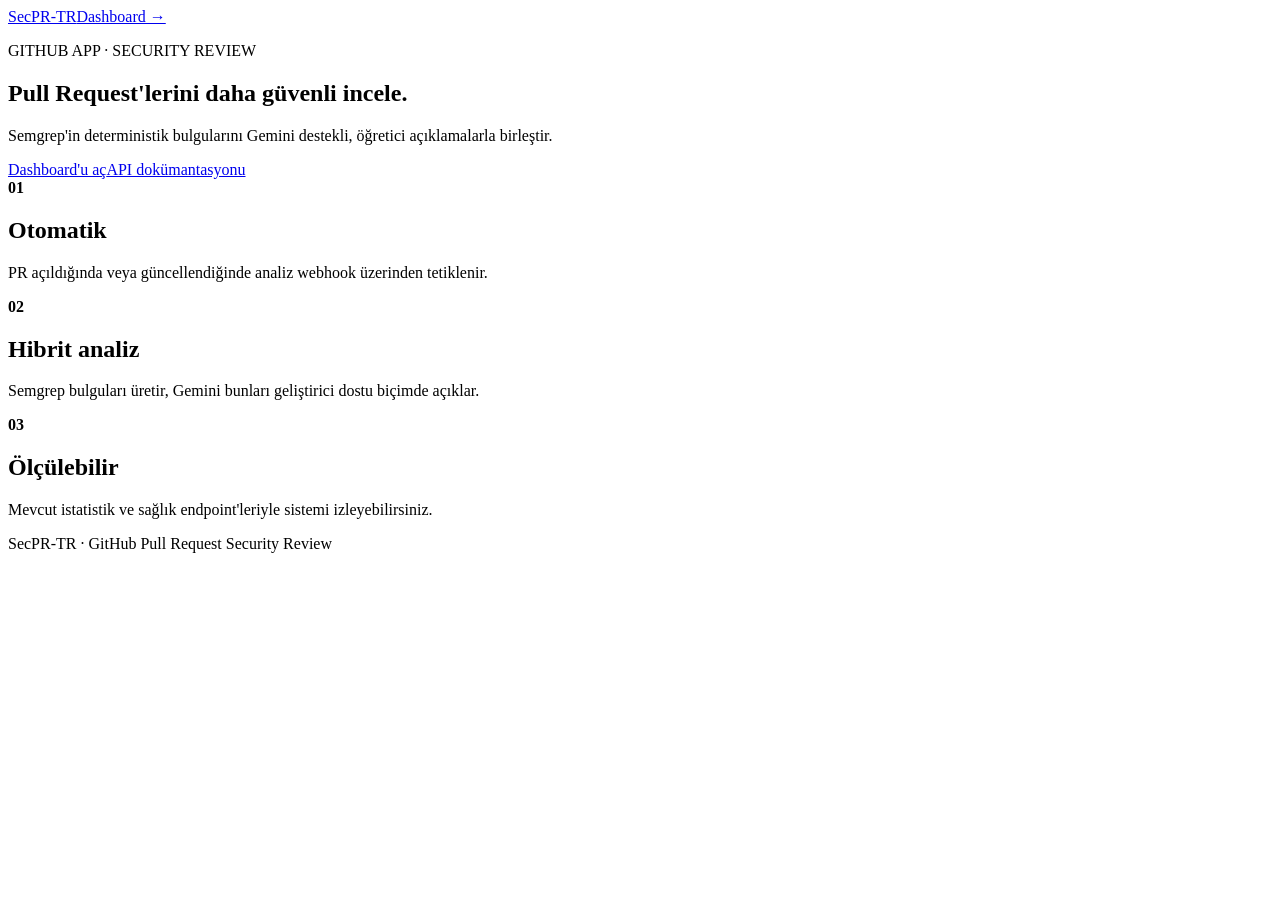
==== static/index.html @ 9a140000 "feat: add SecPR landing page" ====
<!doctype html>
<html lang="tr">
<head>
<meta charset="utf-8"><meta name="viewport" content="width=device-width,initial-scale=1">
<meta name="description" content="SecPR-TR — GitHub Pull Request güvenlik inceleme asistanı.">
<title>SecPR-TR — Güvenli kod review</title>
<link rel="stylesheet" href="/static/styles.css">
</head>
<body>
<header class="nav"><a class="brand" href="/">SecPR-TR</a><a href="/dashboard">Dashboard →</a></header>
<main class="shell">
<section class="hero"><p class="eyebrow">GITHUB APP · SECURITY REVIEW</p>
<h1>Pull Request'lerini <span>daha güvenli</span> incele.</h1>
<p class="lead">Semgrep'in deterministik bulgularını Gemini destekli, öğretici açıklamalarla birleştir.</p>
<div class="actions"><a class="button primary" href="/dashboard">Dashboard'u aç</a><a class="button secondary" href="/docs">API dokümantasyonu</a></div>
</section>
<section class="features">
<article><b>01</b><h2>Otomatik</h2><p>PR açıldığında veya güncellendiğinde analiz webhook üzerinden tetiklenir.</p></article>
<article><b>02</b><h2>Hibrit analiz</h2><p>Semgrep bulguları üretir, Gemini bunları geliştirici dostu biçimde açıklar.</p></article>
<article><b>03</b><h2>Ölçülebilir</h2><p>Mevcut istatistik ve sağlık endpoint'leriyle sistemi izleyebilirsiniz.</p></article>
</section>
</main>
<footer class="footer">SecPR-TR · GitHub Pull Request Security Review</footer>
</body>
</html>
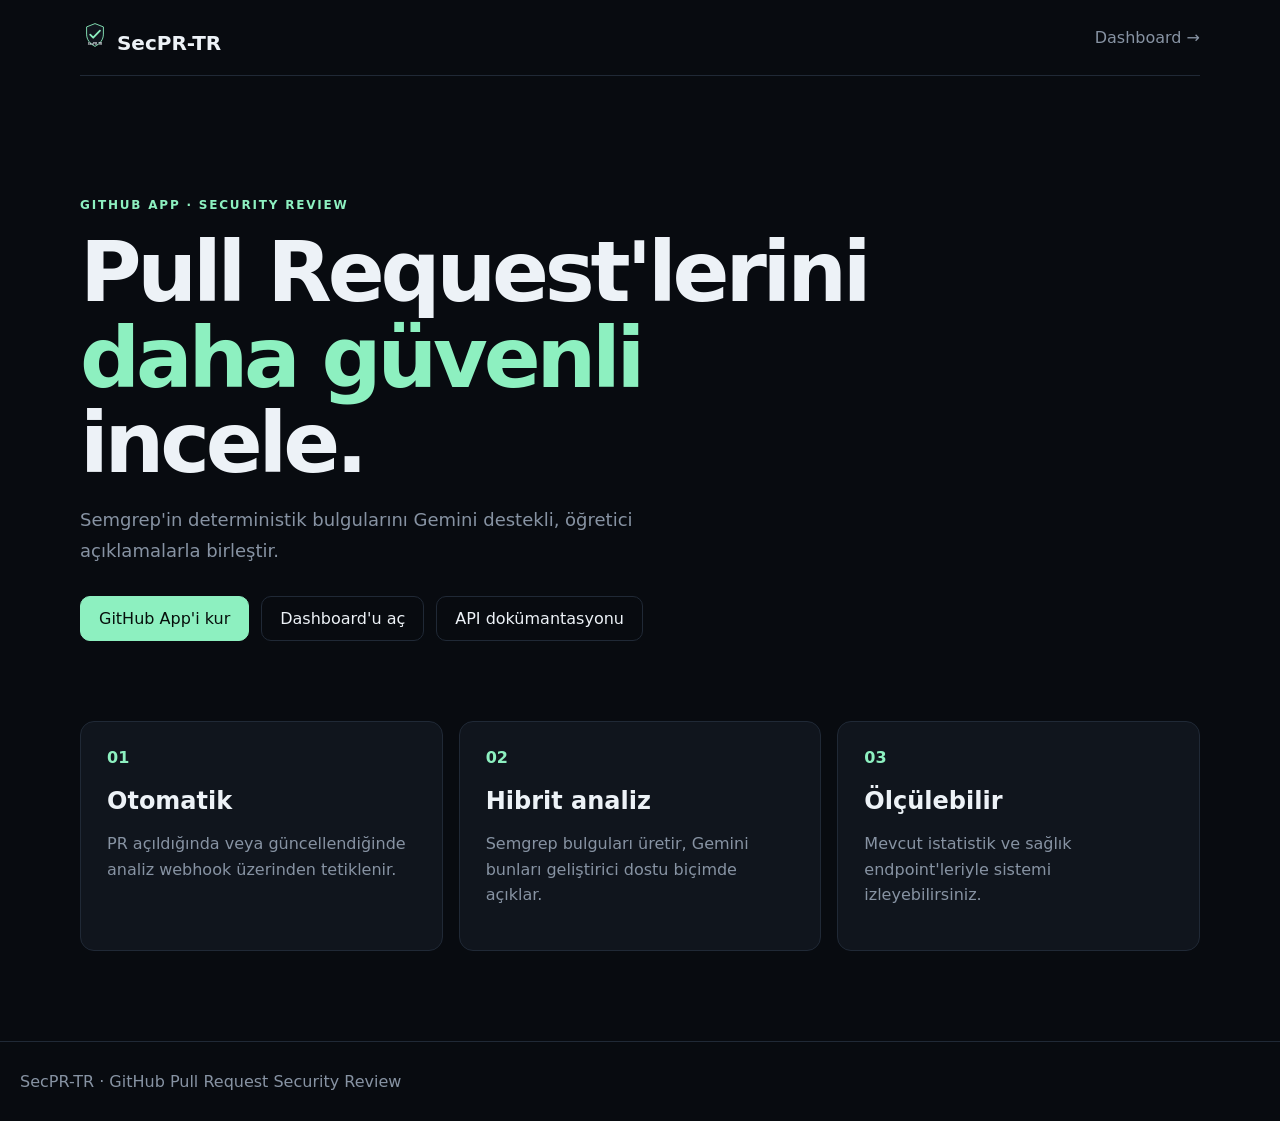
==== commit 813ad213: "feat: add marketplace install CTA" ====
--- a/static/index.html
+++ b/static/index.html
@@ -7,12 +7,12 @@
 <link rel="stylesheet" href="/static/styles.css">
 </head>
 <body>
-<header class="nav"><a class="brand" href="/">SecPR-TR</a><a href="/dashboard">Dashboard →</a></header>
+<header class="nav"><a class="brand" href="/"><img src="/static/secpr-tr-logo.svg" alt="" width="30" height="30"> SecPR-TR</a><a href="/dashboard">Dashboard →</a></header>
 <main class="shell">
 <section class="hero"><p class="eyebrow">GITHUB APP · SECURITY REVIEW</p>
 <h1>Pull Request'lerini <span>daha güvenli</span> incele.</h1>
 <p class="lead">Semgrep'in deterministik bulgularını Gemini destekli, öğretici açıklamalarla birleştir.</p>
-<div class="actions"><a class="button primary" href="/dashboard">Dashboard'u aç</a><a class="button secondary" href="/docs">API dokümantasyonu</a></div>
+<div class="actions"><a class="button primary" href="https://github.com/apps/secpr-tr">GitHub App'i kur</a><a class="button secondary" href="/dashboard">Dashboard'u aç</a><a class="button secondary" href="/docs">API dokümantasyonu</a></div>
 </section>
 <section class="features">
 <article><b>01</b><h2>Otomatik</h2><p>PR açıldığında veya güncellendiğinde analiz webhook üzerinden tetiklenir.</p></article>
--- a/static/styles.css
+++ b/static/styles.css
@@ -0,0 +1 @@
+*{box-sizing:border-box}body{margin:0;background:#080b10;color:#edf2f7;font-family:Inter,system-ui,sans-serif}a{color:inherit}.nav,.shell{width:min(1120px,calc(100% - 40px));margin:auto}.nav{height:76px;display:flex;align-items:center;justify-content:space-between;border-bottom:1px solid #202936}.brand{text-decoration:none;font-weight:800;font-size:20px}.nav>a:last-child{color:#8793a3;text-decoration:none}.hero{padding:110px 0 80px}.eyebrow{color:#8df0c0;font-size:12px;letter-spacing:.15em;font-weight:700}.hero h1{font-size:clamp(48px,7vw,84px);line-height:1.02;letter-spacing:-.05em;max-width:850px;margin:18px 0}.hero h1 span{color:#8df0c0}.lead,.muted{color:#8793a3;line-height:1.7;font-size:18px;max-width:650px}.actions{display:flex;gap:12px;margin-top:30px;flex-wrap:wrap}.button{display:inline-block;padding:12px 18px;border:1px solid #202936;border-radius:10px;background:transparent;color:#edf2f7;text-decoration:none;cursor:pointer}.primary{background:#8df0c0;color:#07100c;border-color:#8df0c0}.features{display:grid;grid-template-columns:repeat(3,1fr);gap:16px;padding-bottom:90px}.features article,.card,.panel{background:#10151d;border:1px solid #202936;border-radius:14px}.features article{padding:26px}.features b{color:#8df0c0}.features h2{margin-bottom:8px}.features p{color:#8793a3;line-height:1.6}.footer{padding:30px 20px;color:#8793a3;border-top:1px solid #202936}.dashboard{padding:60px 0}.page-head{display:flex;justify-content:space-between;align-items:end;margin-bottom:28px}.page-head h1{font-size:40px;letter-spacing:-.04em;margin:10px 0}.cards{display:grid;grid-template-columns:repeat(4,1fr);gap:14px}.card{padding:22px}.card span{color:#8793a3;font-size:13px}.card strong{display:block;font-size:30px;margin-top:14px}.panel{padding:24px;margin-top:16px}.panel h2{font-size:17px}.bar{height:10px;background:#1b232e;border-radius:99px;overflow:hidden;margin:28px 0 12px}.bar i{display:block;height:100%;width:0;background:#8df0c0;transition:width .35s}.split{display:flex;justify-content:space-between;color:#8793a3}.split b{color:#edf2f7}.status{color:#8df0c0;font-size:13px}.error{color:#ff8f9a}@media(max-width:760px){.features,.cards{grid-template-columns:1fr}.hero{padding-top:70px}.page-head{align-items:start;gap:20px;flex-direction:column}}
